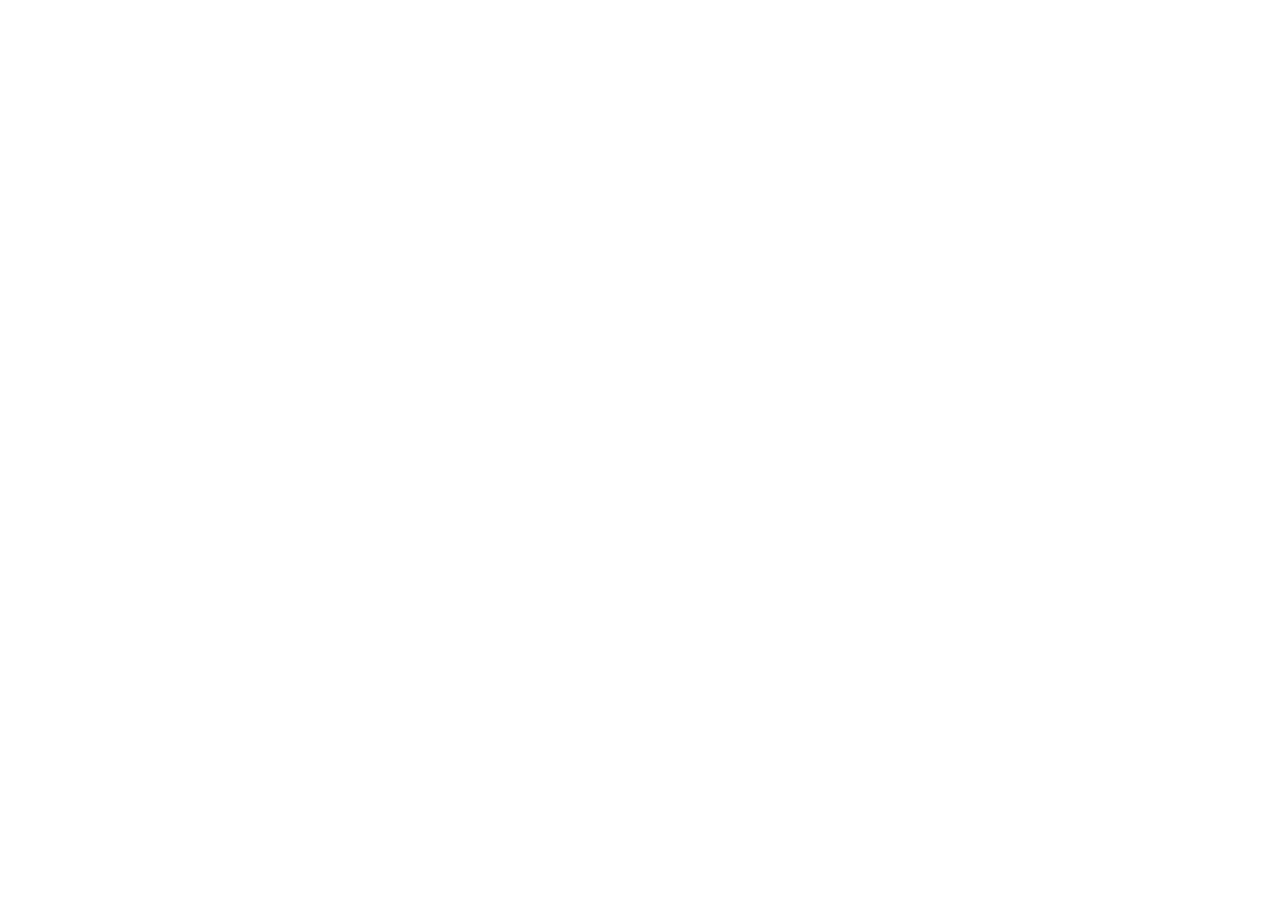
==== index.html @ b15ef110 "Initial commit" ====
<!doctype html>
<html lang="en">
  <head>
    <meta charset="UTF-8" />
    <meta name="viewport" content="width=device-width, initial-scale=1.0" />
    <title>Manakish Bakery AI Assistant</title>
  </head>
  <body>
    <div id="root"></div>
    <script type="module" src="/src/main.tsx"></script>
  </body>
</html>
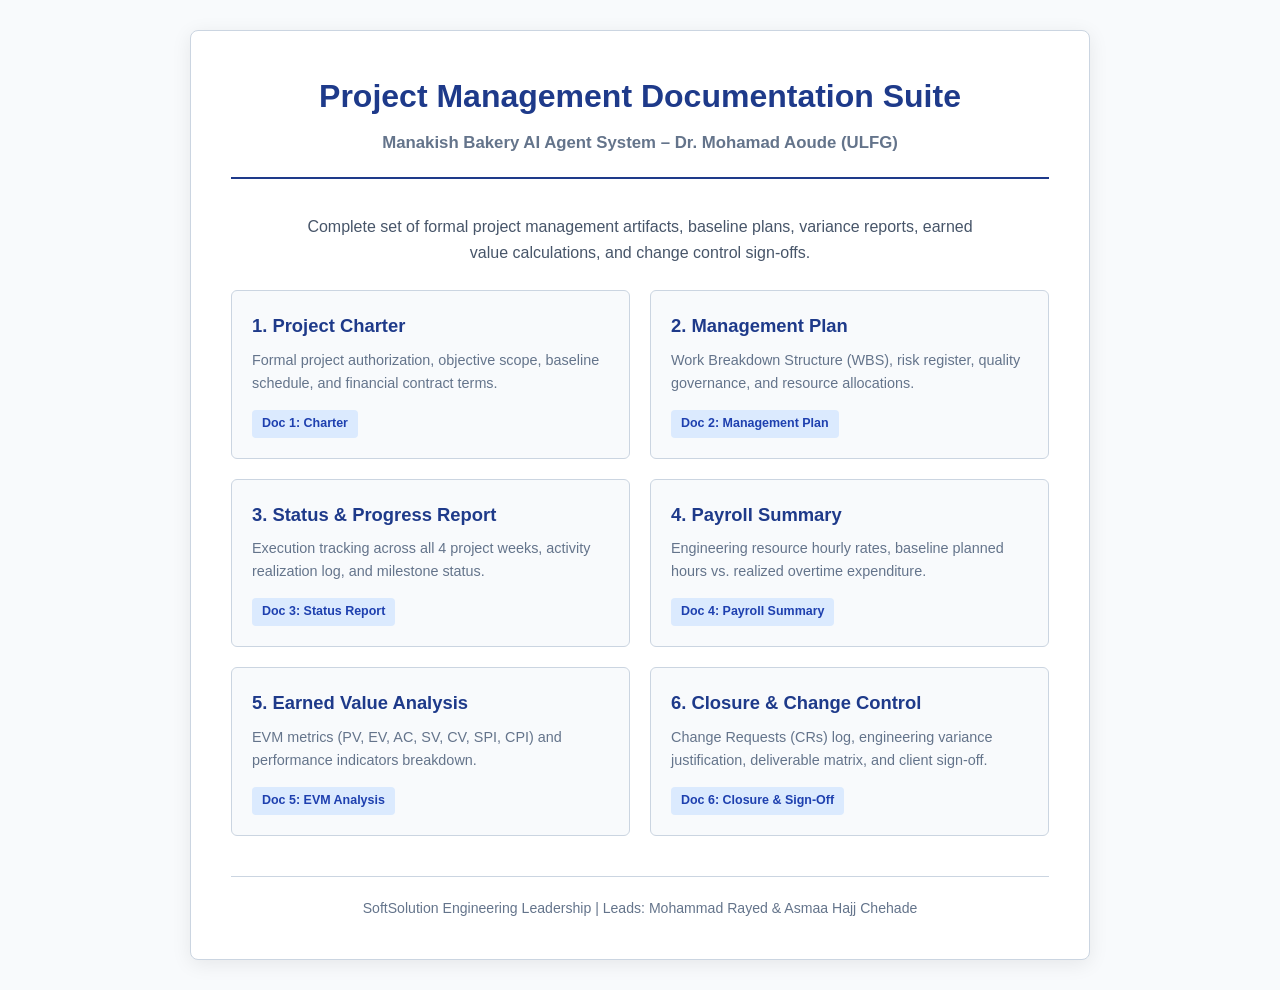
==== commit f9b8b403: "Refactor index.html for project management suite" ====
--- a/index.html
+++ b/index.html
@@ -1,13 +1,190 @@
-<!doctype html>
+<!DOCTYPE html>
 <html lang="en">
-  <head>
-    <meta charset="UTF-8" />
-    <meta name="viewport" content="width=device-width, initial-scale=1.0" />
-    <title>Manakish Bakery AI Assistant</title>
-  </head>
-  <body>
-    <div id="root"></div>
-    <script type="module" src="/src/main.tsx"></script>
-  </body>
+<head>
+  <meta charset="UTF-8">
+  <meta name="viewport" content="width=device-width, initial-scale=1.0">
+  <title>Project Management Suite - Manakish Bakery AI Platform</title>
+  <style>
+    :root {
+      --primary: #1e3a8a;
+      --primary-dark: #0f172a;
+      --accent: #2563eb;
+      --surface: #ffffff;
+      --background: #f8fafc;
+      --text-main: #1e293b;
+      --text-muted: #64748b;
+      --border: #cbd5e1;
+      --header-bg: #1e3a8a;
+      --header-text: #ffffff;
+      --table-alt: #f1f5f9;
+      --success: #16a34a;
+    }
+
+    * { box-sizing: border-box; margin: 0; padding: 0; }
+
+    body {
+      font-family: -apple-system, BlinkMacSystemFont, "Segoe UI", Roboto, "Helvetica Neue", Arial, sans-serif;
+      color: var(--text-main);
+      background-color: var(--background);
+      line-height: 1.6;
+      padding: 30px 20px;
+    }
+
+    .container {
+      max-width: 900px;
+      margin: 0 auto;
+      background: var(--surface);
+      border: 1px solid var(--border);
+      box-shadow: 0 4px 20px rgba(0,0,0,0.08);
+      border-radius: 8px;
+      padding: 40px;
+    }
+
+    .header {
+      text-align: center;
+      margin-bottom: 35px;
+      border-bottom: 2px solid var(--primary);
+      padding-bottom: 20px;
+    }
+
+    .header h1 {
+      font-size: 2rem;
+      color: var(--primary);
+      margin-bottom: 8px;
+    }
+
+    .header p {
+      font-size: 1.05rem;
+      color: var(--text-muted);
+      font-weight: 600;
+    }
+
+    .doc-grid {
+      display: grid;
+      grid-template-columns: repeat(auto-fit, minmax(260px, 1fr));
+      gap: 20px;
+      margin-top: 25px;
+    }
+
+    .doc-card {
+      border: 1px solid var(--border);
+      border-radius: 6px;
+      padding: 20px;
+      background-color: #f8fafc;
+      transition: all 0.2s ease;
+      display: flex;
+      flex-direction: column;
+      justify-content: space-between;
+      text-decoration: none;
+      color: var(--text-main);
+    }
+
+    .doc-card:hover {
+      border-color: var(--accent);
+      box-shadow: 0 4px 12px rgba(37, 99, 235, 0.15);
+      background-color: #ffffff;
+      transform: translateY(-2px);
+    }
+
+    .doc-card h3 {
+      font-size: 1.15rem;
+      color: var(--primary);
+      margin-bottom: 8px;
+    }
+
+    .doc-card p {
+      font-size: 0.9rem;
+      color: var(--text-muted);
+      margin-bottom: 15px;
+    }
+
+    .doc-card .badge {
+      display: inline-block;
+      align-self: flex-start;
+      padding: 4px 10px;
+      background-color: #dbeafe;
+      color: #1e40af;
+      border-radius: 4px;
+      font-size: 0.78rem;
+      font-weight: 700;
+    }
+
+    .footer {
+      margin-top: 40px;
+      padding-top: 20px;
+      border-top: 1px solid var(--border);
+      text-align: center;
+      font-size: 0.88rem;
+      color: var(--text-muted);
+    }
+  </style>
+</head>
+<body>
+
+<div class="container">
+  <div class="header">
+    <h1>Project Management Documentation Suite</h1>
+    <p>Manakish Bakery AI Agent System – Dr. Mohamad Aoude (ULFG)</p>
+  </div>
+
+  <p style="text-align: center; color: #475569; max-width: 700px; margin: 0 auto 25px auto;">
+    Complete set of formal project management artifacts, baseline plans, variance reports, earned value calculations, and change control sign-offs.
+  </p>
+
+  <div class="doc-grid">
+    <a href="./charter.html" class="doc-card">
+      <div>
+        <h3>1. Project Charter</h3>
+        <p>Formal project authorization, objective scope, baseline schedule, and financial contract terms.</p>
+      </div>
+      <span class="badge">Doc 1: Charter</span>
+    </a>
+
+    <a href="./plan.html" class="doc-card">
+      <div>
+        <h3>2. Management Plan</h3>
+        <p>Work Breakdown Structure (WBS), risk register, quality governance, and resource allocations.</p>
+      </div>
+      <span class="badge">Doc 2: Management Plan</span>
+    </a>
+
+    <a href="./progress.html" class="doc-card">
+      <div>
+        <h3>3. Status & Progress Report</h3>
+        <p>Execution tracking across all 4 project weeks, activity realization log, and milestone status.</p>
+      </div>
+      <span class="badge">Doc 3: Status Report</span>
+    </a>
+
+    <a href="./payroll.html" class="doc-card">
+      <div>
+        <h3>4. Payroll Summary</h3>
+        <p>Engineering resource hourly rates, baseline planned hours vs. realized overtime expenditure.</p>
+      </div>
+      <span class="badge">Doc 4: Payroll Summary</span>
+    </a>
+
+    <a href="./ev_sheet.html" class="doc-card">
+      <div>
+        <h3>5. Earned Value Analysis</h3>
+        <p>EVM metrics (PV, EV, AC, SV, CV, SPI, CPI) and performance indicators breakdown.</p>
+      </div>
+      <span class="badge">Doc 5: EVM Analysis</span>
+    </a>
+
+    <a href="./closure_and_change_control.html" class="doc-card">
+      <div>
+        <h3>6. Closure & Change Control</h3>
+        <p>Change Requests (CRs) log, engineering variance justification, deliverable matrix, and client sign-off.</p>
+      </div>
+      <span class="badge">Doc 6: Closure & Sign-Off</span>
+    </a>
+  </div>
+
+  <div class="footer">
+    <p>SoftSolution Engineering Leadership | Leads: Mohammad Rayed &amp; Asmaa Hajj Chehade</p>
+  </div>
+</div>
+
+</body>
 </html>
-
